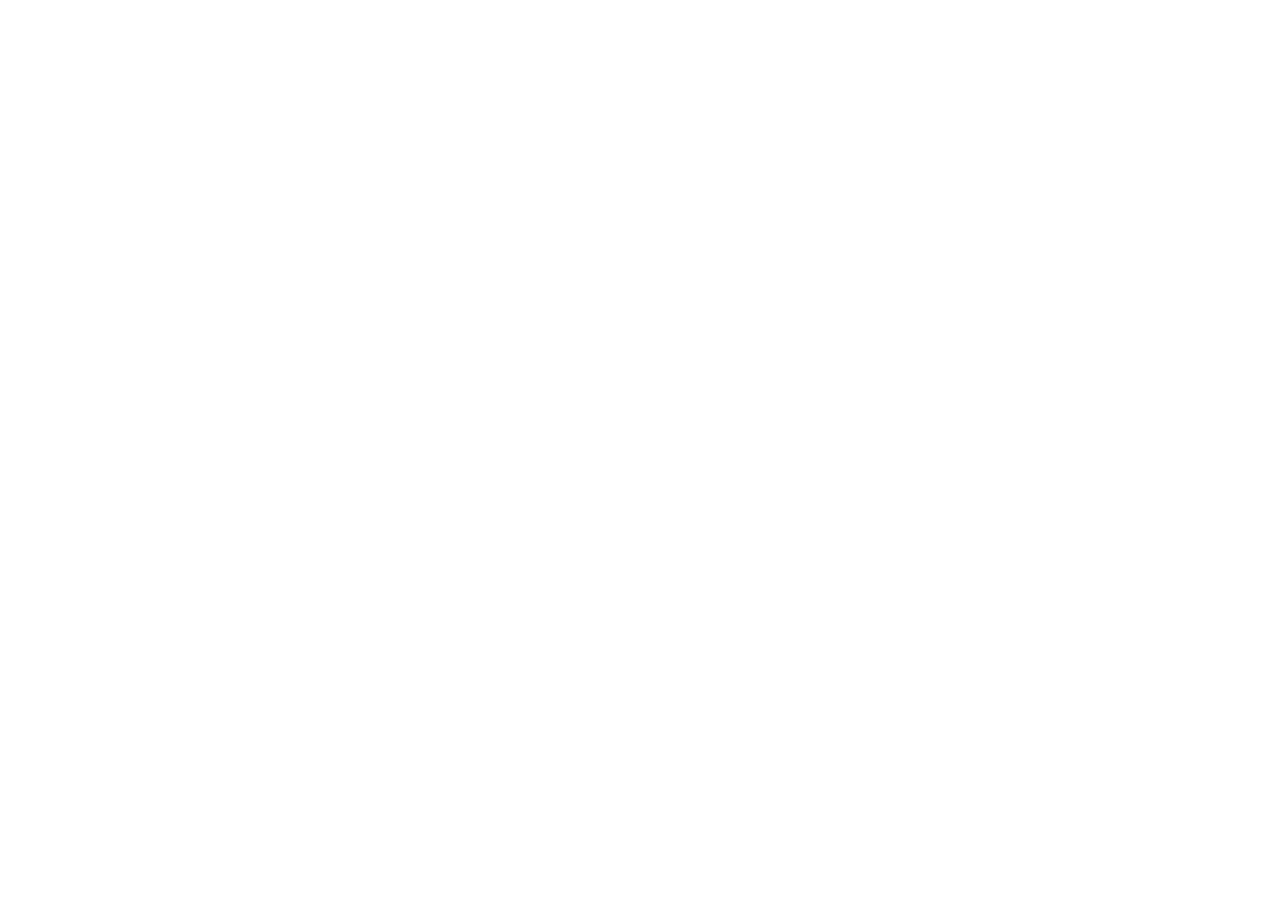
==== enigme.html @ 5d300cfd "Ajout du fichier enigme.html et enigme.css" ====
<!DOCTYPE html>
<html lang="en">
<head>
    <meta charset="UTF-8">
    <meta name="viewport" content="width=device-width, initial-scale=1.0">
    <title>Blackpanther T4SU | EnigmeDocument</title>
</head>
<body>
    
</body>
</html>
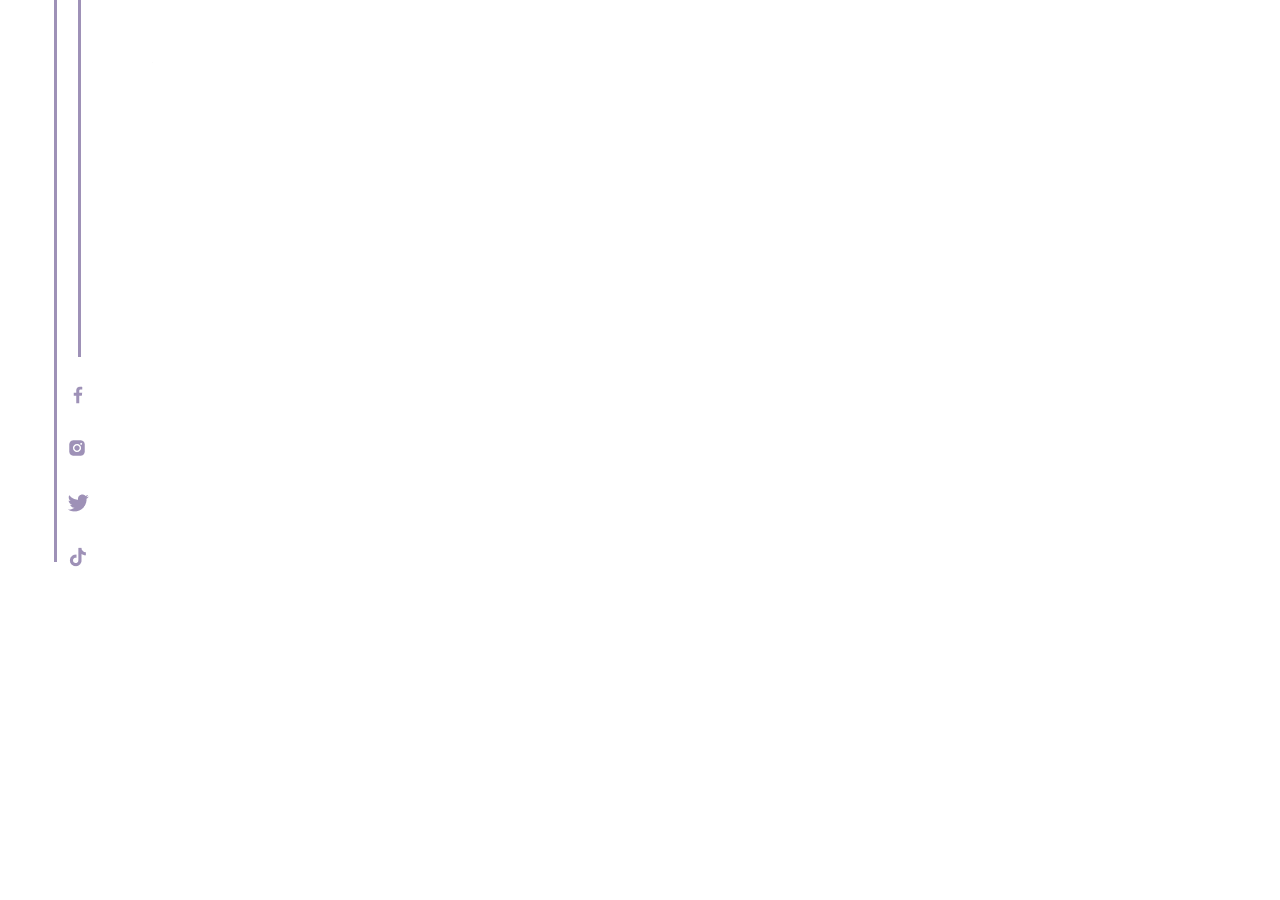
==== commit e44a69f3: "Mise en place du menu de navigation , des lignes verticales animées et des icônes de réseaux sociaux" ====
--- a/enigme.html
+++ b/enigme.html
@@ -3,9 +3,40 @@
 <head>
     <meta charset="UTF-8">
     <meta name="viewport" content="width=device-width, initial-scale=1.0">
-    <title>Blackpanther T4SU | EnigmeDocument</title>
+    <title>Blackpanther T4SU | Enigme</title>
+    <link rel="stylesheet" href="enigme.css">
 </head>
 <body>
-    
+    <header>
+          <!-- Navigation -->
+          <nav class="container">
+            <div class="icon-header">
+                <a href="http://www.marvel-cineverse.fr/pages/mcu/encyclopedie/personnages/black-panther.html"><img src="ASSETS/Illustrations + Logo/All pages/icon_SAYNA.png" alt="icon sayna"></a>
+
+                <a href="http://www.marvel-cineverse.fr/pages/mcu/encyclopedie/personnages/black-panther.html"><img src="ASSETS/Illustrations + Logo/All pages/icon_x.png" alt="icon x"></a>
+
+                <a href="http://www.marvel-cineverse.fr/pages/mcu/encyclopedie/personnages/black-panther.html"><img src="ASSETS/Illustrations + Logo/All pages/icon_MARVEL.png" alt="icon marvel"></a>
+            </div>
+
+            <ul>
+                <li><a href="home.html">Home</a></li>
+                <li><a href="wakanda.html">Wakanda</a></li>
+                <li><a href="enigme.html">Enigme</a></li>
+            </ul>
+         </nav>
+    </header>
+    <main>
+          <!-- lignes verticales -->
+          <div class="left-line"></div>
+          <div class="right-line"></div>
+          <!-- Icones réseaux sociaux -->
+           <div class="social-media">
+             <a href="#"><img src="ASSETS/Illustrations + Logo/All pages/icon_facebook.png" alt="icon facebook"></a>
+             <a href="#"><img src="ASSETS/Illustrations + Logo/All pages/icon_instagram.png" alt="icon instagram"></a>
+             <a href="#"><img src="ASSETS/Illustrations + Logo/All pages/icon_twitter.png" alt="icon twitter"></a>
+             <a href="#"><img src="/ASSETS/Illustrations + Logo/All pages/icon_tiktok.png" alt="icon tiktok"></a>
+           </div>
+    </main>
+    <footer></footer>
 </body>
 </html>
--- a/enigme.css
+++ b/enigme.css
@@ -0,0 +1,241 @@
+@import url('https://fonts.googleapis.com/css2?family=Cantarell:ital,wght@0,400;0,700;1,400;1,700&family=Roboto:ital,wght@0,100;0,300;0,400;0,500;0,700;0,900;1,100;1,300;1,400;1,500;1,700;1,900&display=swap');
+
+@import url('https://fonts.googleapis.com/css2?family=Cantarell:ital,wght@0,400;0,700;1,400;1,700&family=Raleway:ital,wght@0,100..900;1,100..900&family=Roboto:ital,wght@0,100;0,300;0,400;0,500;0,700;0,900;1,100;1,300;1,400;1,500;1,700;1,900&display=swap');
+
+@font-face {
+    font-family: 'Panthera';
+    src: url('ASSETS/fonts/Panthera/PantheraRegular-MVZ9J.ttf') format('truetype'),
+    url('ASSETS/fonts/Panthera/PantheraRegular-MVZ9J.woff');
+    font-weight: normal;
+    font-size: normal;
+}
+@font-face {
+    font-family: 'Beyno';
+    src: url('/ASSETS/fonts/beyno/BEYNO/BEYNO.ttf'),
+    url('/ASSETS/fonts/beyno/BEYNO/BEYNO.woff');
+    font-weight: normal;
+}
+
+@font-face {
+    font-family: 'wakanda forever';
+    src: url('/ASSETS/fonts/wakanda_forever/WakandaForever-Regular.ttf'),
+    url('/ASSETS/fonts/wakanda_forever/WakandaForever-Regular.woff');
+    font-weight: normal;
+}
+*{
+    margin: 0;
+    padding: 0;
+    box-sizing: border-box;
+}
+html{
+    font-size: 1em;
+}
+
+body{
+    background: url(/ASSETS/image-css/arrière_plan.png);
+    background-size: cover;
+    background-position: center;
+    position: relative;
+    overflow-x: hidden;
+}
+:root {
+    --white-color:#FFFFFF;
+    --lavender-light:#9E91B7;
+    --Midnight-Blue:rgba(2, 23, 64, 0.8);
+}
+/* design navigation */
+.container{
+    width: 90%;
+    margin: 0 auto;
+    max-width: 1200px;
+}
+nav{
+    display: flex;
+    justify-content: space-between;
+    align-items: center;
+    flex-wrap: wrap;
+    padding: 2.625rem; /* 42px en rem */
+}
+nav .icon-header{
+    display: flex;
+    gap:0.375rem ;
+    justify-content: space-between;
+    align-items: center;
+}
+nav .icon-header a{
+    display: inline-block; /* qui permet d'appliquer des styles de bloc */
+    background: transparent;
+}
+nav .icon-header:hover{
+    filter:brightness(1.2) drop-shadow(2px 4px 10px rgba(255, 255, 255, 0.7)) ;
+}
+ nav ul{
+    display: flex;
+    justify-content: space-around;
+    gap: 4.875rem;
+    align-items: center;
+    list-style: none;
+    flex-wrap: wrap;
+ }
+ nav ul li a{
+    text-decoration: none;
+    text-transform: uppercase;
+    font-family: 'Beyno';
+    color: var(--white-color);
+    transition: color 300ms ease-out, text-decoration 300ms ease-out;
+
+ }
+ nav ul li a:visited{
+    text-decoration: underline;
+ }
+ nav ul li a:hover{
+    color: var(--lavender-light);
+    font-weight: 400;
+    text-decoration: underline;
+ }
+
+ nav ul li a:active{
+    color: var(--lavender-light);
+    text-decoration: underline;
+ }
+
+ /* design social media */
+ .social-media {
+    display: flex;
+    flex-direction: column;
+    align-items: center;
+    position: fixed;
+    left:  4.18rem;/* 67px */
+    top: 23.125rem;   /* 370px */
+    gap: 1.75rem;/* 28px */
+    margin-top: 0.875rem;
+ }
+ /* design lignes verticales */
+.left-line{
+    border-left: 3px solid var(--lavender-light);
+    position: absolute;
+    height: 615px;
+    margin-left: 54px;
+    top: -53px;
+    opacity: 0;
+    animation: slideDown 500ms ease-in 850ms forwards;
+}
+
+.right-line{
+    border-left: 3px solid var(--lavender-light) ;
+    position: absolute;
+    height: 410px;
+    margin-left: 78px;
+    top: -53px;
+    opacity: 0;
+    animation: slideDown1 500ms ease-in 850ms forwards;
+}
+/* Animation des lignes */
+@keyframes slideDown {
+    0% {
+        top: -615px; /* Position initiale, hors de l'écran */
+        opacity: 0; /* Rend invisible au départ */
+    }
+    15% {
+        opacity: 1; /* Rend la ligne visible avant de descendre */
+    }
+    100% {
+        top: -53px; /* Position finale */
+        opacity: 1;
+    }
+}
+@keyframes slideDown1 {
+    0% {
+        top: -410px; /* Position initiale, hors de l'écran */
+        opacity: 0; /* Rend invisible au départ */
+    }
+    15% {
+        opacity: 1; /* Rend la ligne visible avant de descendre */
+    }
+    100% {
+        top: -53px; /* Position finale*/
+        opacity: 1;
+    }
+}
+/* Media query pour tablettes (écrans entre 768px et 1024px) */
+@media screen and (max-width: 770px) {
+    nav {
+        padding: 2rem;
+    }
+
+    nav .icon-header {
+        gap: 0.5rem;
+    }
+
+    nav ul {
+        gap: 3rem;
+    }
+
+    .social-media {
+        left: 2rem;
+        top: 20rem;
+        gap: 1.5rem;
+    }
+
+    .left-line {
+        height: 500px;
+    }
+
+    .right-line {
+        height: 350px;
+    }
+}
+
+/* Media query pour mobiles (écrans de moins de 768px) */
+@media screen and (max-width: 770px) {
+    nav {
+        flex-direction: column;
+        align-items: flex-start;
+        padding: 1.5rem;
+    }
+
+    nav .icon-header {
+        flex-wrap: wrap;
+        gap: 0.5rem;
+        margin-bottom: 1rem;
+    }
+
+    nav ul {
+        flex-direction: column;
+        gap: 1.5rem;
+        width: 100%;
+    }
+
+    nav ul li a {
+        font-size: 1rem;
+        text-align: left;
+    }
+
+    .social-media {
+        position: static;
+        flex-direction: row;
+        justify-content: center;
+        gap: 1rem;
+        margin: 1rem 0;
+    }
+
+    .left-line,
+    .right-line {
+        display: none; /* Masquer les lignes sur mobile */
+    }
+}
+
+/* Media query pour très petits écrans (moins de 480px) */
+@media screen and (max-width: 480px) {
+    nav {
+        padding: 1rem;
+    }
+
+    nav ul li a {
+        font-size: 0.875rem;
+    }
+
+    .social-media {
+        gap: 0.75rem;
+    }
+}
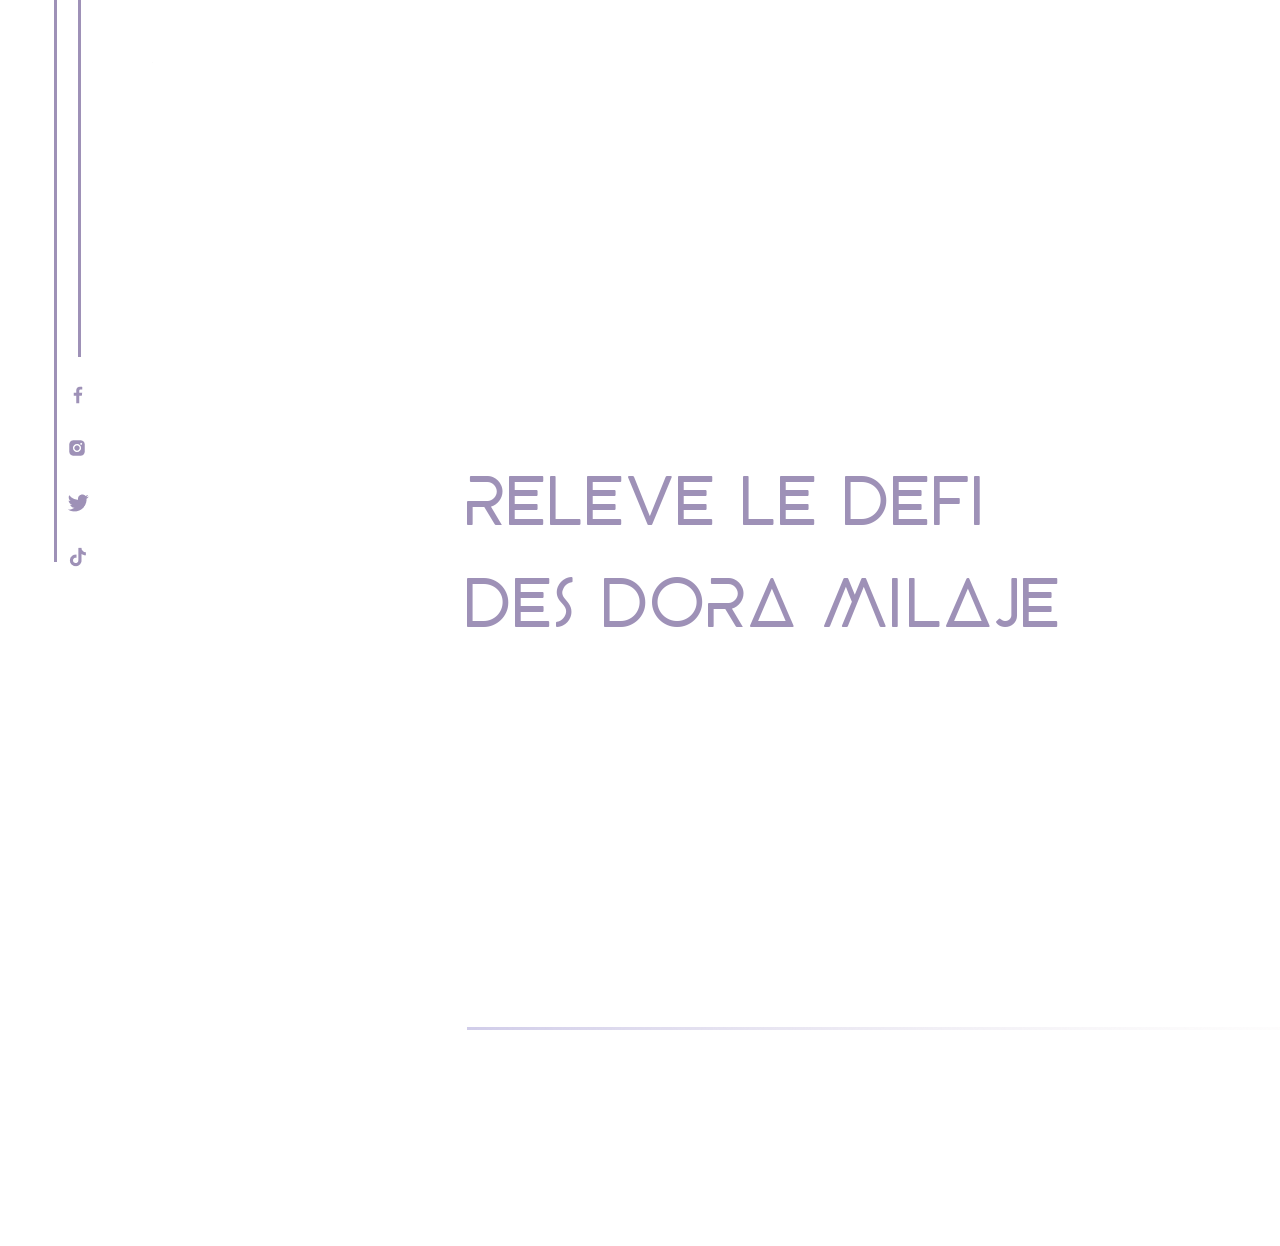
==== commit 7b7167f9: "Ajout de la section hero avec le texte, les images et la mise en page. Intégration des styles pour l" ====
--- a/enigme.html
+++ b/enigme.html
@@ -25,17 +25,32 @@
             </ul>
          </nav>
     </header>
+    <!-- lignes verticales -->
+    <div class="left-line"></div>
+    <div class="right-line"></div>
+    <!-- Icones réseaux sociaux -->
+     <div class="social-media">
+       <a href="#"><img src="ASSETS/Illustrations + Logo/All pages/icon_facebook.png" alt="icon facebook"></a>
+       <a href="#"><img src="ASSETS/Illustrations + Logo/All pages/icon_instagram.png" alt="icon instagram"></a>
+       <a href="#"><img src="ASSETS/Illustrations + Logo/All pages/icon_twitter.png" alt="icon twitter"></a>
+       <a href="#"><img src="/ASSETS/Illustrations + Logo/All pages/icon_tiktok.png" alt="icon tiktok"></a>
+     </div>
     <main>
-          <!-- lignes verticales -->
-          <div class="left-line"></div>
-          <div class="right-line"></div>
-          <!-- Icones réseaux sociaux -->
-           <div class="social-media">
-             <a href="#"><img src="ASSETS/Illustrations + Logo/All pages/icon_facebook.png" alt="icon facebook"></a>
-             <a href="#"><img src="ASSETS/Illustrations + Logo/All pages/icon_instagram.png" alt="icon instagram"></a>
-             <a href="#"><img src="ASSETS/Illustrations + Logo/All pages/icon_twitter.png" alt="icon twitter"></a>
-             <a href="#"><img src="/ASSETS/Illustrations + Logo/All pages/icon_tiktok.png" alt="icon tiktok"></a>
-           </div>
+        <section id="hero">
+            <div class="content-hero">
+                <div class="text-hero">
+                    <h1>Releve le defi <br>des dora milaje</h1>
+                   
+                        <p>
+                            Les Dora Milaje sont de farouches guerrières d’élite. Elles constituent la garde rapprochée du Roi en personne et ont de nombreuses occasions de lui sauver la vie. Leur Générale, Okoyé est également la dirigeante des forces armées et des renseignements wakandais.
+                            <br>
+                            La réussite de cette évaluation ne dépend pas de la chance mais bel et bien de l’entrainement que tu as suivi jusqu’ici ainsi que de ta détermination. Relève ce défi et montre-nous que tu es capable de porter les valeurs du Black Panther et du Wakanda !
+                            </p>
+                            <img src="/ASSETS/Illustrations + Logo/Enigme/Pantherenigme3.png" alt="ligne" class="border-bottom">
+                    
+                </div>
+            </div>
+        </section>
     </main>
     <footer></footer>
 </body>
--- a/enigme.css
+++ b/enigme.css
@@ -238,4 +238,62 @@
     .social-media {
         gap: 0.75rem;
     }
+}
+/* design section hero */
+#hero{
+ width: 100%;
+ height: 100vh;
+ margin: 0 auto;
+ background: url(ASSETS/image-css/Pantherenigme.png) no-repeat;
+ display: flex;
+}
+#hero::after {
+    content: '';
+    position: absolute;
+    top: 675px;
+    bottom:0;
+    right: 40px;
+    width:917px; 
+    height: 571px; 
+    background-image: url('ASSETS/image-css/Pantherenigme2.png');
+    background-size: cover;
+    background-position:center;
+    background-repeat: no-repeat;
+    z-index:1;
+  }
+
+#hero .content-hero{
+    width: 80%;
+    margin: 0 auto;
+    text-align: justify;
+    display: flex;
+    justify-content: flex-end;
+
+}
+#hero .text-hero{
+    width: 605px;
+    margin-top: 331px;
+    position:  relative;
+}
+#hero h1{
+    font-family: 'Beyno';
+    font-size:  4.25em ;
+    font-weight: 400;
+   line-height: 1.5;
+   letter-spacing:8.5%;
+   color: var(--lavender-light);
+   margin-bottom: 224px;
+   margin-left: -80px;
+}
+#hero p{
+    font-family: 'Cantarell';
+    font-size:1em ;
+    font-weight: 500;
+    line-height:22.66px;
+    letter-spacing:-8% ;
+    color: var(--white-color);
+    
+}
+.text-hero .border-bottom{
+   margin-left: -80px;
 }
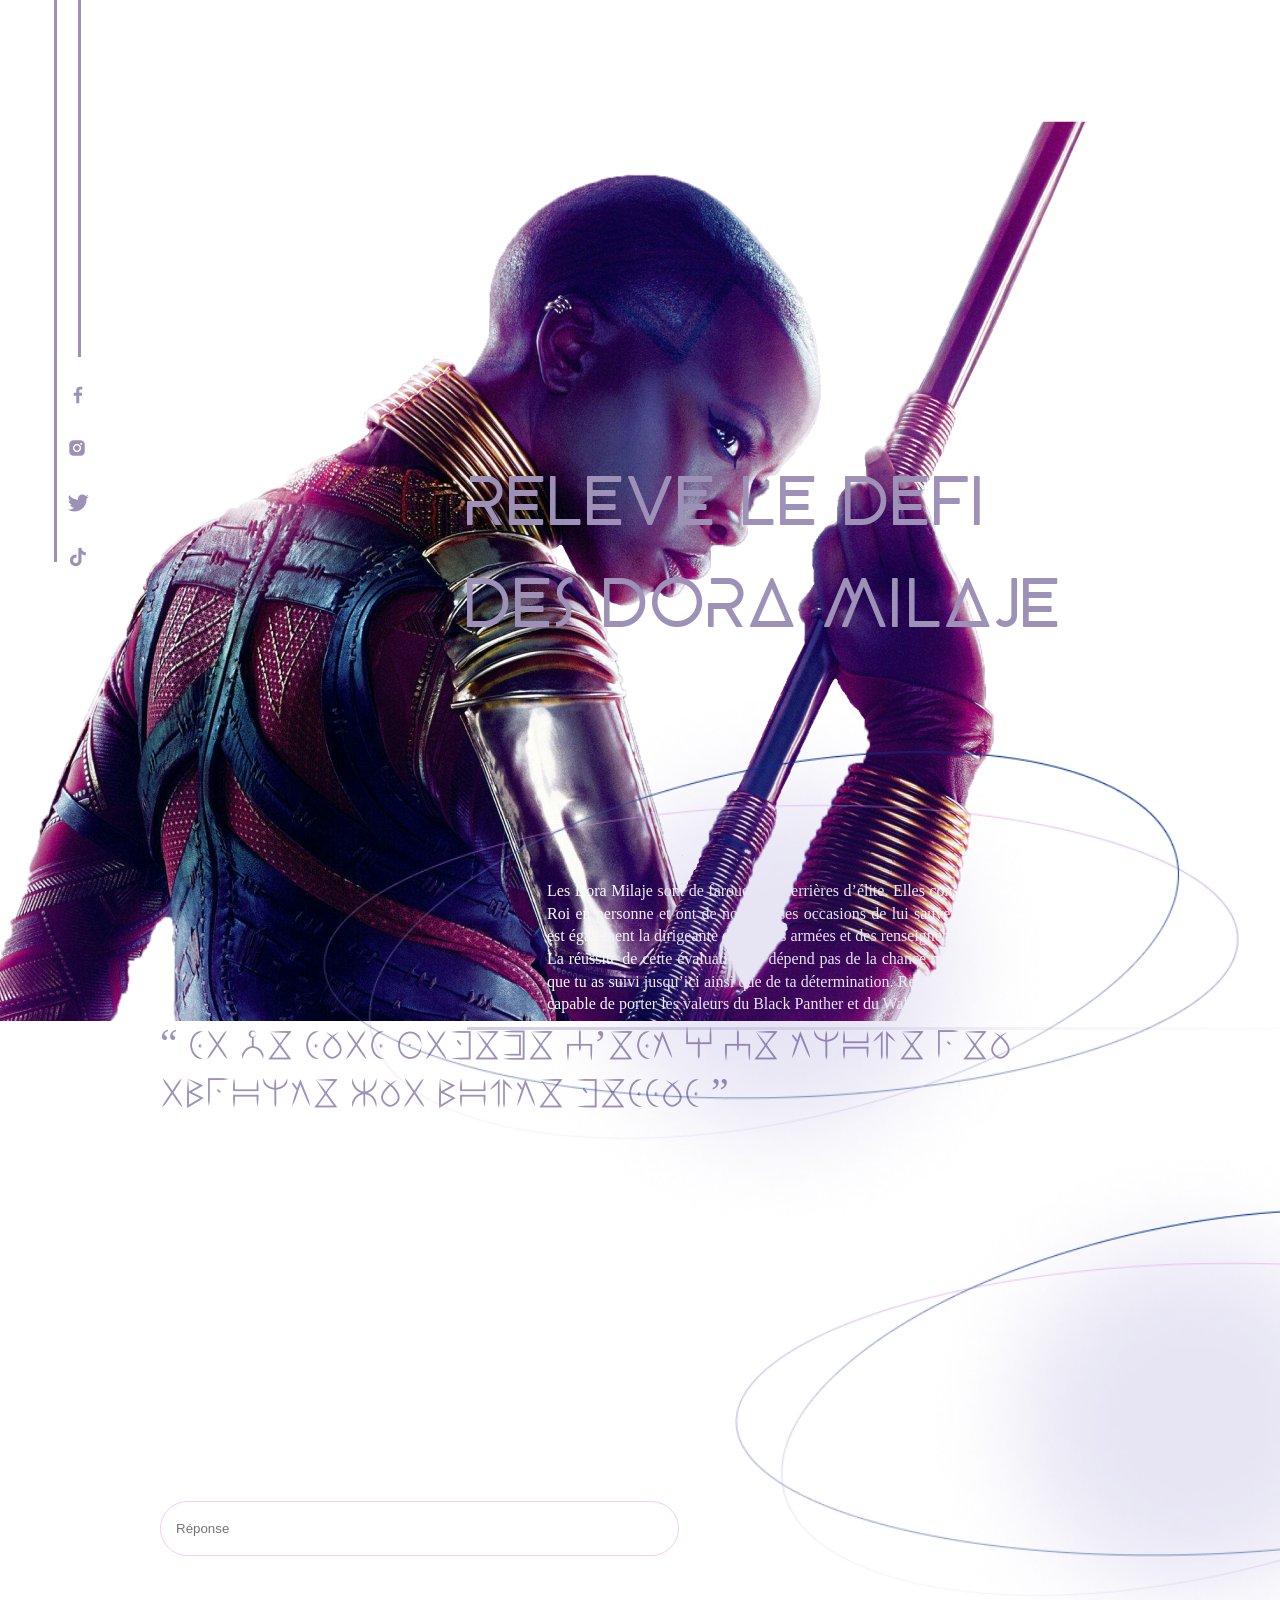
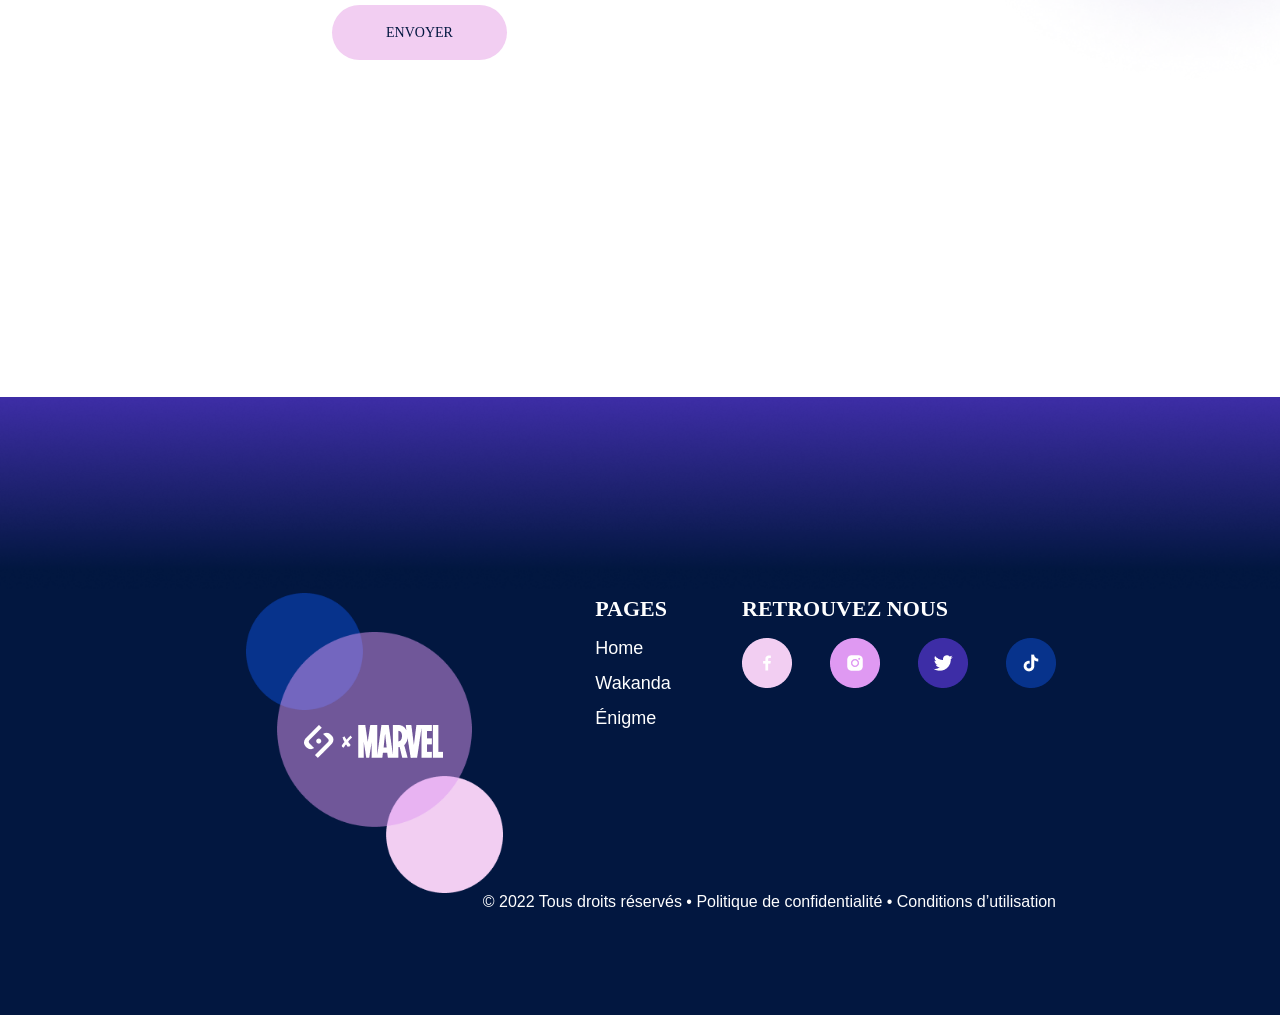
==== commit 95cd99ab: "Ajout de la section Défi et du footer avec leurs styles associés." ====
--- a/enigme.html
+++ b/enigme.html
@@ -51,7 +51,70 @@
                 </div>
             </div>
         </section>
+        <!-- section defi -->
+        <section id="defi-container">
+            <span class="citation">
+               “ SI JE SUIS FIDELE C’EST A CE   TRONE PEU IMPORTE QUI MONTE DESSUS ”
+           </span>
+       <div class="defi-content">
+           <div class="defi-content-left">
+               <span class="title">
+                Voici la transicription de l’alphabet :
+               </span>
+               <p class="alphabet">
+                A = <span>A</span> ; B = <span>b</span> ; c = <span>c </span> ; d = <span>d</span> ; e = <span>e</span> ; f = <span>f</span> ; g = <span>g</span> ; h = <span>h</span> ; i = <span>i</span> ; j = <span>j</span> ;
+                k = <span>k</span> ; l = <span>l</span>; m = <span>m </span>; n = <span>n</span> ; o = <span>o </span>; p = <span>p </span>; q = <span>q</span> ; r = <span>r</span> ; s = <span>s </span>; t = <span>t</span> ;
+                u = <span>u</span> ; w = <span>w </span>; x = <span>x </span>; y = <span>y </span>; z = <span>z</span>
+               </p>
+                <form action="#"> 
+                    <label for="reponse">Alors, as tu la réponse ?</label> <br>
+                    <input type="text" placeholder="Réponse"> <br> 
+                    <div class="button-container">
+                       <button type="submit">Envoyer</button>   
+                    </div>
+                    
+                </form>
+             </div>
+        
+             <div class="defi-content-right">
+                <span class="title">Le savais tu ?</span>
+                <p>
+                    Plusieurs sources s’entendent pour dire que la lettre la plus utilisée en français est
+                    la lettre E. En pourcentage de fréquence, la lettre est utilisée à 14% dans une
+                    phrase. Et si tu regardais quel symbole revient le plus souvent ?
+                </p>
+             </div>
+       </div>
+        
+   </section>
     </main>
-    <footer></footer>
+    <footer>
+        <div class="footer-container">
+            <div class="logo-footer-marvel">
+                <a href="#"><img src="ASSETS/Illustrations + Logo/All pages/footer2.png" alt=""></a>
+            </div>
+            
+            <div class="pages">
+                <span >PAGES</span>
+                <p class="text-page">Home</p>
+                <p class="text-page">Wakanda</p>   
+                <p class="text-page">Énigme</p>
+            </div>
+           
+            <div class="social">
+                <span>RETROUVEZ NOUS</span>
+                <div class="social-footer">
+                    <a href="#"><img src="/ASSETS/Illustrations + Logo/All pages/footer3.png" alt="Icon facebook"></a>
+                    <a href="#"><img src="/ASSETS/Illustrations + Logo/All pages/footer4.png" alt="icon_instagram"></a>
+                    <a href="#"><img src="/ASSETS/Illustrations + Logo/All pages/footer5.png" alt="Icon twitter"></a>
+                    <a href="#"><img src="/ASSETS/Illustrations + Logo/All pages/footer6.png" alt="Icon tiktok"></a>
+                </div>
+    
+            </div>
+        </div>
+        <div class="copyright">
+            <p>© 2022 Tous droits réservés • <a href="#">Politique de confidentialité</a> • <a href="#">Conditions d’utilisation</a></p>
+       </div>
+    </footer>
 </body>
 </html>
--- a/enigme.css
+++ b/enigme.css
@@ -296,4 +296,201 @@
 }
 .text-hero .border-bottom{
    margin-left: -80px;
-}+}
+/*  design section defi */
+#defi-container{
+    width:75%;
+    margin: 0 auto;
+}
+#defi-container .citation{
+    display: inline-block;
+    width: 900px;
+    height: 158px;
+    font-family: 'Wakanda Forever';
+    font-size:2.5em;
+    font-weight:400 ;
+    line-height: 48px;
+    color: var(--lavender-light);
+}
+#defi-container .defi-content{
+    display: flex;
+    align-items: center;
+    gap:223px ;
+}
+.defi-content .title , p{
+    font-family: 'Cantarell';
+    font-size:1em ;
+    font-weight: 500;
+    color: var(--white-color);
+    letter-spacing: -8%;
+}
+
+.defi-content .alphabet {
+    padding-top: 13px;
+    font-family: 'Cantarell';
+    font-size: 1em;
+    font-weight: 500;
+    line-height: 22.66px;
+    text-transform: uppercase;
+}
+.defi-content .alphabet span{
+    font-family: 'Wakanda Forever';
+    font-size: 1.375em;
+    font-weight: 400;
+    line-height:26.4px ;
+    color: var(--white-color);
+   
+}
+.defi-content .defi-content-left{
+    width: 630px;
+    margin-top: -200px;
+}
+
+.defi-content form .button-container{
+    display: flex;
+    flex-direction: column;
+    justify-content: center;
+    align-items: center;
+    width:32.4375rem;
+} 
+.defi-content form label{
+    font-family: 'Cantarell';
+    font-size: 1em;
+    font-weight: 500;
+    line-height: 22.66px;
+    color: var(--white-color);
+    margin: 80px auto 0 auto; 
+    display: inline-block;
+
+}
+
+.defi-content form input{
+    display: block;
+    width: 32.4375rem;
+    height:3.43rem ;
+    padding: 15px;
+    margin-top: 16px;
+    color:#F2CEF2 ;
+    background-color: transparent;
+    border: 1px solid #F2CEF2;
+    border-radius: 37.5px;
+    outline: none;
+} 
+
+.defi-content form button{
+    width: 174.93px;
+    height: 54.78px;
+    color: rgba(2, 23, 64, 1);
+    font-size: 14px;
+    font-family: 'Cantarell';
+    text-transform: uppercase;
+    outline:none;
+    border: none;
+    background: rgba(242, 206, 242, 1);
+    border-radius:37.5px ;
+    margin:31px 0 44px 0;
+}
+.defi-content .defi-content-right{
+    width:500px;
+    text-align: center;
+    position: relative;
+    padding-top: 200px;
+
+
+}
+.defi-content .defi-content-right::after{
+    content: '';
+    position: relative;
+    bottom:315px ;
+    right:168px;
+    width:917px; 
+    height: 528px; 
+    display: flex;
+    background-image: url('ASSETS/image-css/Pantherenigme2.png');
+    background-size: cover;
+    background-position:center;
+    background-repeat: no-repeat;
+    z-index:1;
+    
+}
+/* Footer */
+footer{
+    width: 100%;
+    height: auto;
+    margin-top:0;
+    padding: 196px 0px 93px 0;
+    background-image:url(ASSETS/image-css/back_footer.png);
+    background-size: cover;
+}
+.footer-container{
+    width: 65%;
+    height:300px ;
+    margin: 0 auto;
+    display: flex;
+    justify-content:space-between;
+   
+  
+}
+.footer-container .logo-footer-marvel{
+    display: flex;
+    justify-content: center ;
+    align-items: center;
+    background-image: url(ASSETS/image-css/footer1.png);
+    background-size:contain;
+    background-position: center;
+    background-repeat: no-repeat;
+    width:300px;
+}
+
+.footer-container span{
+        font-family: 'Cantarell';
+         font-size: 22px; 
+         font-weight: 700;
+         color: var(--white-color);
+         line-height: 31.15px;
+         letter-spacing: 28%;
+}
+.footer-container .pages{
+    display: flex;
+    flex-direction: column;
+    gap: 14px;
+}
+.footer-container .pages p{
+     font-family: 'Raleway', sans-serif;
+    font-size:18px ;
+    font-weight: 500;
+    color: var(--white-color);
+ }
+ .footer-container .social-footer{
+    display: flex;
+    flex-direction: row;
+    gap: 38px;
+    margin-top: 14px;
+ }
+
+.copyright {
+    width: 65%;
+    margin: 0 auto;
+}
+.copyright p{
+    text-align: end;
+    margin-bottom: 10px;
+   font-size:1em;
+    font-family: 'Raleway' ,sans-serif;
+    font-weight: 500;
+    line-height:18.78px;
+    margin-top: 20;
+   
+   
+}
+.copyright p a{
+    color: var(--white-color);
+    text-decoration: none;
+}
+
+.pages span{
+    color: #FFFFFF;
+}
+.social span{
+    color: #FFFFFF;
+}
